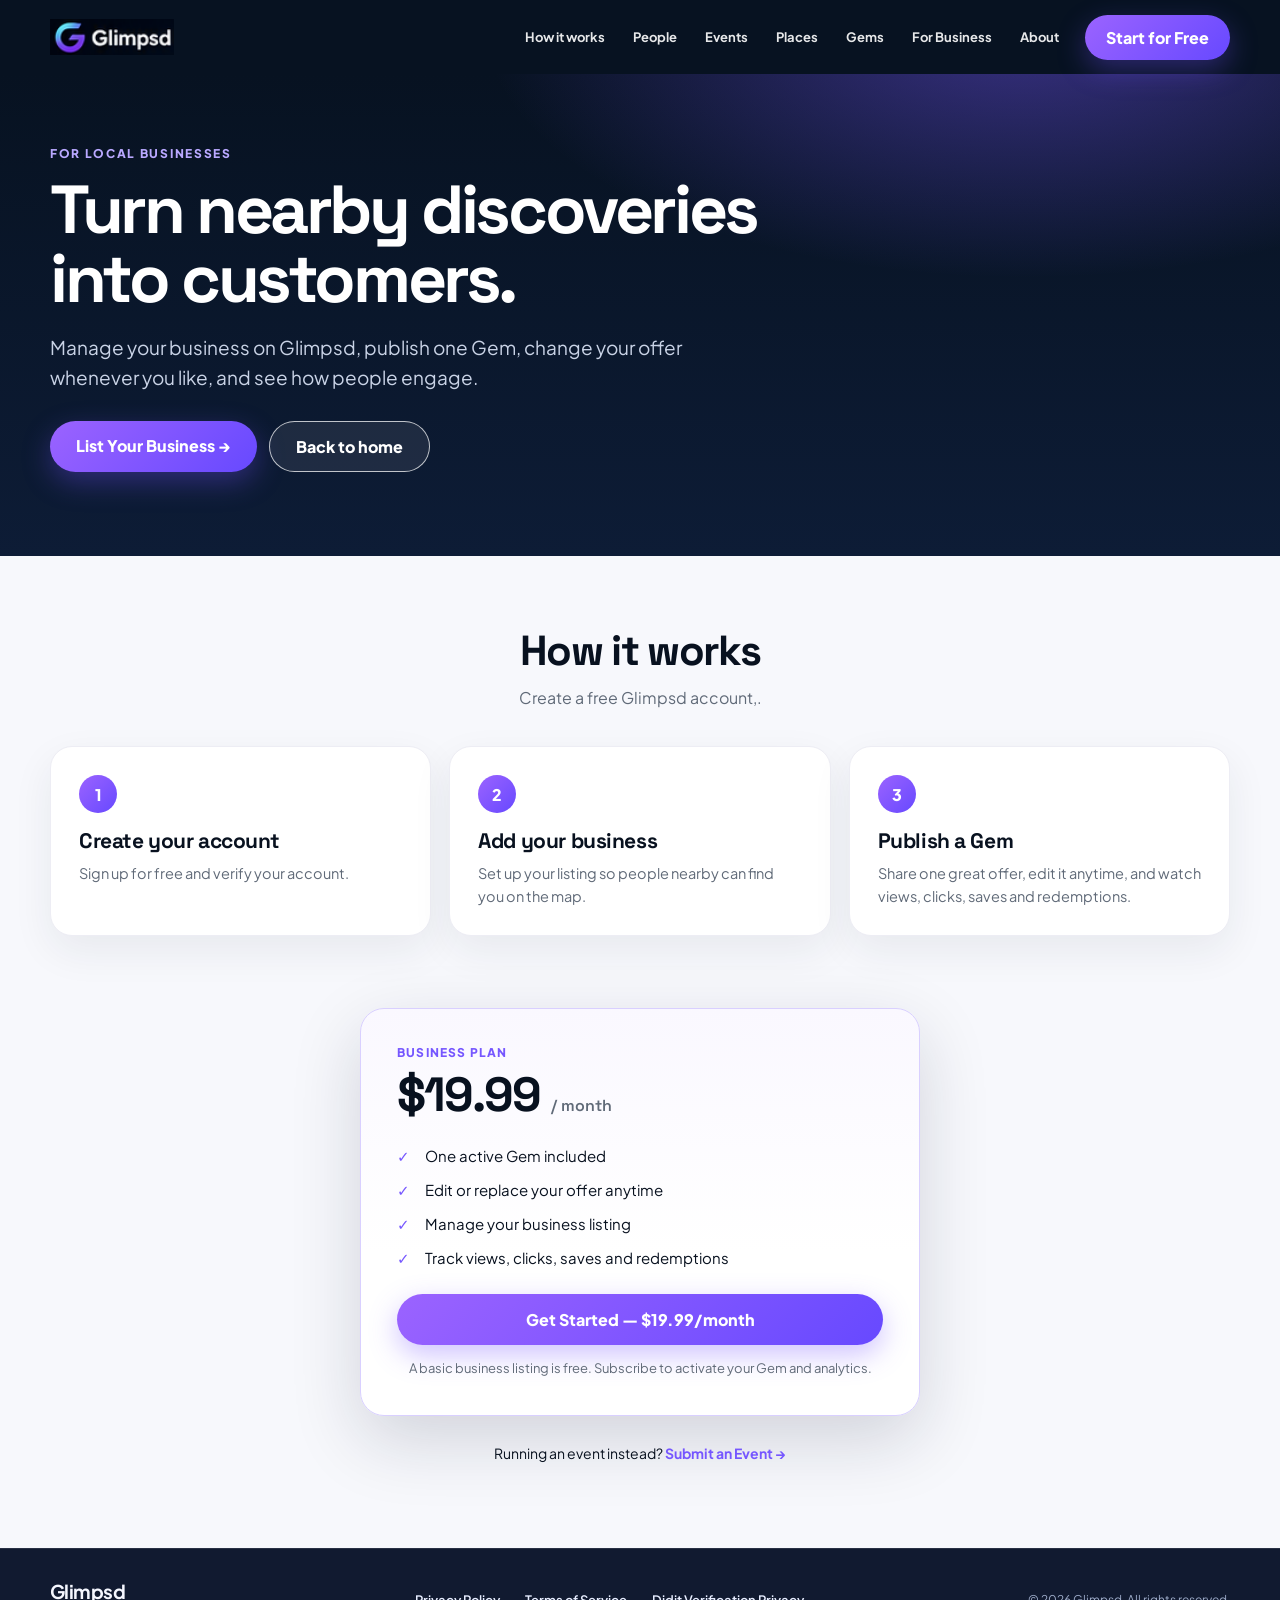
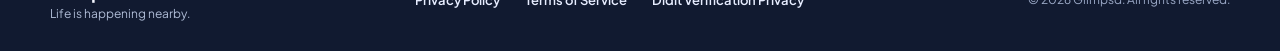
==== providers/business/index.html @ 1afe43d7 "Add provider pages, shared site.css, 404 page; root-relative paths Co-Authored-By: Claude Sonnet 5.5" ====
<!doctype html>
<html lang="en" data-theme="day">
<head>
<meta charset="utf-8">
<meta name="viewport" content="width=device-width,initial-scale=1,viewport-fit=cover">
<meta name="theme-color" content="#071221">
<title>List Your Business | Glimpsd</title>
<meta name="description" content="Put your business on the Glimpsd map for $19.99 a month: publish a Gem, manage your listing and see how people engage.">
<link rel="preconnect" href="https://fonts.googleapis.com">
<link rel="preconnect" href="https://fonts.gstatic.com" crossorigin>
<link href="https://fonts.googleapis.com/css2?family=Plus+Jakarta+Sans:wght@400;500;600;700;800&family=Space+Grotesk:wght@600;700&display=swap" rel="stylesheet">
<link rel="stylesheet" href="/assets/site.css">
<link rel="stylesheet" href="/assets/providers.css">
<link rel="stylesheet" href="/assets/glimpsd-legal.css">
</head>
<body class="pv-page">
<header class="topbar">
 <div class="shell nav">
  <a href="/"><img src="/assets/logo-lockup.png" class="logo-img" alt="Glimpsd home"></a>
  <nav class="navlinks">
   <a href="/#how">How it works</a><a href="/#people">People</a><a href="/#events">Events</a>
   <a href="/#places">Places</a><a href="/#gems">Gems</a><a href="/providers/business/">For Business</a><a href="/#about">About</a>
  </nav>
  <div class="nav-actions"><a class="cta cta-primary" href="https://app.glimpsd.com/signup">Start for Free</a></div>
 </div>
</header>

<main>
<section class="pv-hero ">
 <div class="shell">
  <p class="pv-eyebrow">FOR LOCAL BUSINESSES</p>
  <h1>Turn nearby discoveries into customers.</h1>
  <p class="lead">Manage your business on Glimpsd, publish one Gem, change your offer whenever you like, and see how people engage.</p>
  <div class="pv-actions">
   <a class="cta cta-primary" href="https://app.glimpsd.com/signup">List Your Business →</a>
   <a class="cta outline" href="/">Back to home</a>
  </div>
 </div>
</section>

<section class="pv-section">
 <div class="shell">
  <h2>How it works</h2>
  <p class="sub">Create a free Glimpsd account,.</p>
  <div class="pv-cards"><div class="pv-card"><div class="num">1</div><h3>Create your account</h3><p>Sign up for free and verify your account.</p></div><div class="pv-card"><div class="num">2</div><h3>Add your business</h3><p>Set up your listing so people nearby can find you on the map.</p></div><div class="pv-card"><div class="num">3</div><h3>Publish a Gem</h3><p>Share one great offer, edit it anytime, and watch views, clicks, saves and redemptions.</p></div></div>
 </div>
</section>

<section class="pv-section" style="padding-top:0">
 <div class="shell">
  <div class="pv-plan">
   <div class="kicker">BUSINESS PLAN</div>
   <div class="price">$19.99 <small>/ month</small></div>
   <ul class="pv-list">
    <li>One active Gem included</li>
    <li>Edit or replace your offer anytime</li>
    <li>Manage your business listing</li>
    <li>Track views, clicks, saves and redemptions</li>
   </ul>
   <a class="cta cta-primary" href="https://app.glimpsd.com/signup">Get Started &mdash; $19.99/month</a>
   <p class="pv-note">A basic business listing is free. Subscribe to activate your Gem and analytics.</p>
  </div>
  <p class="pv-links">Running an event instead? <a href="/providers/events/">Submit an Event →</a></p>
 </div>
</section>
</main>

<footer class="gl-legal-footer" aria-label="Glimpsd legal and company information">
 <div class="gl-legal-inner">
  <div class="gl-legal-brand"><strong>Glimpsd</strong><span>Life is happening nearby.</span></div>
  <nav class="gl-legal-links" aria-label="Legal links"><a href="/privacy/">Privacy Policy</a><a href="/terms/">Terms of Service</a><a href="https://didit.me/terms/verification-privacy-notice/" target="_blank" rel="noopener noreferrer">Didit Verification Privacy</a></nav>
  <small>© <span id="gl-legal-year">2026</span> Glimpsd. All rights reserved.</small>
 </div>
</footer>
<script>document.getElementById('gl-legal-year').textContent=new Date().getFullYear();</script>
</body>
</html>
---- assets/site.css ----
/* Glimpsd site styles — shared by the homepage and /providers/* pages. */
:root{
 --bg:#f7f8fc;--ink:#08111f;--muted:#606a78;--purple:#7657ff;--violet:#9c5cff;
 --pink:#ff4c91;--blue:#4299ff;--green:#27c982;--orange:#ff8b3e;--line:#e9eaf0;
 --shadow:0 24px 70px rgba(18,27,48,.16);
}
*{box-sizing:border-box}
html{scroll-behavior:smooth}
body{margin:0;background:var(--bg);color:var(--ink);font-family:"Plus Jakarta Sans",system-ui,sans-serif;overflow-x:hidden}
a{text-decoration:none;color:inherit}
button{font:inherit}
img{display:block;max-width:100%}
.shell{width:min(1180px,calc(100% - 56px));margin:auto}

/* NAV */
.topbar{position:absolute;z-index:30;left:0;right:0;top:0;height:74px;color:#fff}
.nav{height:74px;display:flex;align-items:center;gap:26px}
.logo-img{width:124px;height:auto}
.navlinks{display:flex;gap:28px;margin-left:auto;font-size:13px;font-weight:700}
.navlinks a{opacity:.9}
.navlinks a:hover{opacity:1}
.nav-actions{display:flex;align-items:center;gap:10px}
.mode{width:48px;height:30px;border-radius:999px;border:1px solid rgba(255,255,255,.4);background:rgba(255,255,255,.18);color:#fff}
.cta{border:0;border-radius:999px;padding:12px 21px;font-weight:800;cursor:pointer}
.cta-primary{background:linear-gradient(135deg,#9b63ff,#6749ff);color:#fff;box-shadow:0 10px 28px rgba(114,79,255,.34)}

/* HERO */
.hero{
 min-height:650px;position:relative;color:#fff;overflow:hidden;
 background-image:
 linear-gradient(90deg,rgba(5,15,29,.98) 0%,rgba(5,15,29,.92) 34%,rgba(5,15,29,.48) 59%,rgba(5,15,29,.2) 100%),
 url("/assets/hero-skyline.jpg");
 background-size:cover;background-position:center 48%;
}
.hero:after{content:"";position:absolute;inset:0;background:linear-gradient(to bottom,rgba(3,10,20,.12),rgba(3,10,20,.07) 70%,rgba(3,10,20,.26));pointer-events:none}
.hero-grid{min-height:650px;padding-top:74px;display:grid;grid-template-columns:.9fr 1.1fr;align-items:center;position:relative;z-index:2}
.hero-copy{padding-bottom:46px}
.hero h1{font-family:"Space Grotesk";font-size:78px;line-height:.94;letter-spacing:-.055em;margin:0 0 24px}
.hero h1 .nearby{background:linear-gradient(90deg,#7c58ff,#49a7ff);-webkit-background-clip:text;color:transparent}
.hero p{max-width:430px;margin:0 0 26px;font-size:18px;line-height:1.52;color:#eef1f6}
.hero-actions{display:flex;gap:12px;flex-wrap:wrap;margin-bottom:22px}
.hero .secondary{border:1px solid rgba(255,255,255,.72);background:rgba(6,16,30,.22);color:#fff}
.proof{display:flex;align-items:center;gap:12px;color:#eef1f7;font-size:13px}
.faces{display:flex}
.faces i{width:31px;height:31px;border-radius:50%;border:2px solid #fff;margin-left:-6px;background:linear-gradient(135deg,#dda875,#4e6a90)}
.faces i:first-child{margin-left:0}
.stars{color:#ffc13a;letter-spacing:1px}
.phone-wrap{position:relative;height:550px}
.phone{position:absolute;width:430px;right:5%;top:92px;filter:drop-shadow(0 28px 45px rgba(0,0,0,.47));z-index:3}
.phone-glow{position:absolute;width:480px;height:480px;border-radius:50%;right:-15px;top:60px;background:radial-gradient(circle,rgba(107,84,255,.22),transparent 69%);filter:blur(22px)}

/* FEATURE STRIP */
.feature-float{position:relative;z-index:9;margin-top:-34px}
.feature-strip{background:#fff;border:1px solid #ededf4;border-radius:20px;box-shadow:var(--shadow);display:grid;grid-template-columns:repeat(5,1fr);overflow:hidden}
.fmini{padding:26px 14px 24px;text-align:center;border-right:1px solid var(--line);font-size:13px;font-weight:700;line-height:1.35;min-width:0;overflow-wrap:break-word}
.fmini:last-child{border-right:0}
.icon{font-size:29px;display:block;margin-bottom:10px}

/* DISCOVERY */
.section{padding:64px 0}
.section-head{display:flex;align-items:end;justify-content:space-between;gap:30px;margin-bottom:20px}
.section-head h2{font-family:"Space Grotesk";font-size:46px;line-height:1.02;letter-spacing:-.045em;margin:0}
.section-head p{width:360px;color:var(--muted);font-size:15px;margin:0 0 5px}
.discovery{display:grid;grid-template-columns:repeat(4,1fr);gap:12px}
.discovery-card{position:relative;overflow:hidden;border-radius:20px;box-shadow:0 15px 36px rgba(23,30,48,.12);background:#111827;aspect-ratio:3/4;display:flex;flex-direction:column;justify-content:flex-end;color:#fff}
.discovery-card .dc-photo{position:absolute;inset:0;width:100%;height:100%;object-fit:cover;object-position:center 30%}
.discovery-card .dc-shade{position:absolute;inset:0;background:linear-gradient(to top,rgba(5,10,20,.97) 38%,rgba(5,10,20,.65) 62%,rgba(5,10,20,.05) 100%)}
.discovery-card .dc-body{position:relative;z-index:2;padding:20px 18px 22px}
.dc-icon{width:42px;height:42px;border-radius:50%;display:flex;align-items:center;justify-content:center;font-size:19px;margin-bottom:14px}
.discovery-card h3{font-family:"Space Grotesk";font-size:22px;margin:0 0 6px;letter-spacing:-.02em}
.discovery-card p{font-size:13px;line-height:1.4;color:#dde2ea;margin:0 0 12px;max-width:92%}
.dc-arrow{width:32px;height:32px;border-radius:50%;background:rgba(255,255,255,.16);border:1px solid rgba(255,255,255,.3);display:flex;align-items:center;justify-content:center;font-size:14px}

/* APPROVED MODULES */
.approved-module{background:#fff;border-radius:22px;border:1px solid #ededf4;box-shadow:0 15px 40px rgba(31,39,60,.08);overflow:hidden}
.module-image{width:100%}
.byw-module{display:grid;grid-template-columns:.62fr 1.38fr;gap:34px;padding:40px}
.byw-copy h2{font-family:"Space Grotesk";font-size:32px;line-height:1.08;letter-spacing:-.03em;margin:0 0 12px}
.byw-copy p{color:var(--muted);font-size:14.5px;line-height:1.5;margin:0 0 22px;max-width:280px}
.byw-see-all{display:inline-flex;align-items:center;gap:6px;font-weight:700;font-size:13.5px;color:var(--purple);border:1.5px solid #e3ddff;padding:11px 18px;border-radius:999px}
.byw-join{display:flex;align-items:center;gap:10px;margin-top:28px;font-size:12.5px;color:var(--muted)}
.byw-join .faces{display:flex}
.byw-join .faces i{width:24px;height:24px;border-radius:50%;border:2px solid #fff;margin-left:-6px;background:linear-gradient(135deg,#dda875,#4e6a90)}
.byw-join .faces i:first-child{margin-left:0}
.byw-grid{display:grid;grid-template-columns:repeat(5,1fr);gap:12px;align-content:start}
.byw-chip{position:relative;border:1.5px solid var(--line);border-radius:14px;padding:16px 10px;text-align:center;font-weight:700;font-size:13px;cursor:pointer;min-width:0;overflow-wrap:break-word}
.byw-chip .emo{font-size:26px;display:block;margin-bottom:8px}
.byw-chip.selected{border-color:var(--purple);background:#f8f6ff}
.byw-check{position:absolute;top:-8px;right:-8px;width:22px;height:22px;border-radius:50%;background:var(--purple);color:#fff;display:flex;align-items:center;justify-content:center;font-size:12px}
.byw-continue{text-decoration:none;display:inline-block;grid-column:1/-1;justify-self:end;border:0;border-radius:999px;padding:14px 26px;font-weight:800;font-size:14px;color:#fff;background:linear-gradient(135deg,#9b63ff,#6749ff);cursor:pointer;margin-top:6px}

/* people map, keep exact extracted approved composition */
.people-map-wrap{padding-top:22px}

/* footer */
.big-footer{
 min-height:330px;position:relative;color:#fff;display:flex;align-items:center;overflow:hidden;
 background:
 linear-gradient(90deg,rgba(5,13,24,.84) 0%,rgba(5,13,24,.57) 35%,rgba(5,13,24,.16) 70%,rgba(5,13,24,.08)),
 url("/assets/footer-beach.jpg") center 44%/cover no-repeat;
}
.big-footer:after{content:"";position:absolute;inset:0;background:linear-gradient(to top,rgba(4,10,18,.36),transparent 65%)}
.footer-copy{position:relative;z-index:2;padding:42px 0}
.footer-copy h2{font-family:"Space Grotesk";font-size:48px;line-height:1.03;letter-spacing:-.04em;margin:0 0 13px}
.footer-copy p{max-width:420px;font-size:15px;color:#f1f4f7;margin:0 0 20px}
.pwa-note{font-size:12px;margin-top:10px;color:#e5eaf0}
.bottom{background:#06101d;color:#9ca9b8;font-size:12px;padding:18px 0}
.bottom-row{display:flex;justify-content:space-between}

/* PEOPLE + LIVE MAP MODULE */
.pm-module{display:grid;grid-template-columns:.82fr 1.18fr;gap:0;border-radius:22px;overflow:hidden;background:#fff;border:1px solid #ededf4;box-shadow:0 15px 40px rgba(31,39,60,.08)}
.pm-copy{padding:44px 38px}
.pm-copy h2{font-family:"Space Grotesk";font-size:34px;line-height:1.06;letter-spacing:-.03em;margin:0 0 12px}
.pm-copy p{color:var(--muted);font-size:14.5px;line-height:1.5;max-width:340px;margin:0 0 26px}
.pm-people{display:flex;gap:14px}
.pm-person{flex:1;min-width:0}
.pm-avatar{width:100%;aspect-ratio:1/1;border-radius:16px;display:flex;align-items:center;justify-content:center;color:#fff;font-family:"Space Grotesk";font-weight:700;font-size:22px;margin-bottom:10px;overflow:hidden}
.pm-avatar img{width:100%;height:100%;object-fit:cover}
.pm-person h4{margin:0 0 2px;font-size:14px}
.pm-person .dist{color:var(--muted);font-size:12px;margin:0 0 8px}
.pm-tags{display:flex;flex-wrap:wrap;gap:5px}
.pm-tags span{background:#f3f0ff;color:var(--purple);font-size:10.5px;font-weight:700;padding:4px 8px;border-radius:999px}
.pm-map-wrap{position:relative;min-height:520px}
#pm-map{position:absolute;inset:0}
.pm-pills{position:absolute;top:16px;left:16px;right:16px;z-index:2;display:flex;gap:8px;overflow-x:auto;padding-bottom:2px}
.pm-pill{border:0;white-space:nowrap;background:#fff;color:var(--ink);font-weight:700;font-size:12.5px;padding:9px 16px;border-radius:999px;box-shadow:0 6px 16px rgba(20,25,40,.12);cursor:pointer}
.pm-pill.active{background:linear-gradient(135deg,#9b63ff,#6749ff);color:#fff}
.pm-controls{position:absolute;right:14px;top:70px;z-index:2;display:flex;flex-direction:column;gap:8px}
.pm-ctrl-btn{width:38px;height:38px;border-radius:10px;background:#fff;border:0;box-shadow:0 6px 16px rgba(20,25,40,.12);cursor:pointer;font-size:15px}
.pm-card{position:absolute;left:16px;bottom:16px;right:16px;max-width:340px;background:#fff;border-radius:16px;box-shadow:0 14px 30px rgba(20,25,40,.22);display:flex;gap:12px;padding:12px;z-index:2}
.pm-card img{width:64px;height:64px;border-radius:12px;object-fit:cover;flex-shrink:0}
.pm-card-body h5{margin:0 0 2px;font-size:13.5px}
.pm-card-body .tag-new{background:var(--green);color:#fff;font-size:10px;font-weight:700;padding:2px 7px;border-radius:999px;margin-left:6px;vertical-align:middle}
.pm-card-body p{margin:0 0 4px;font-size:11.5px;color:var(--muted)}
.pm-card-body .perk{font-size:11px;color:var(--purple);font-weight:700}
.pm-pin{width:34px;height:34px;border-radius:50% 50% 50% 0;transform:rotate(-45deg);display:flex;align-items:center;justify-content:center;box-shadow:0 6px 14px rgba(10,15,25,.32);border:2px solid #fff;cursor:pointer}
.pm-pin span{transform:rotate(45deg);font-size:14px}
.pm-pin.you{border-radius:50%;transform:none;box-shadow:0 0 0 8px rgba(66,153,255,.22)}


/* FOR BUSINESSES & ORGANIZERS */
.biz-head{max-width:640px;margin:0 auto 28px;text-align:center}
.biz-eyebrow{font-size:12px;font-weight:800;letter-spacing:.12em;color:var(--purple);margin-bottom:10px}
.biz-head h2{font-family:"Space Grotesk";font-size:46px;line-height:1.02;letter-spacing:-.045em;margin:0 0 14px}
.biz-head p{color:var(--muted);font-size:15.5px;line-height:1.55;margin:0}
.biz-grid{display:grid;grid-template-columns:1fr 1fr;gap:18px}
.biz-card{background:#fff;border:1px solid #ededf4;border-radius:22px;box-shadow:0 15px 40px rgba(31,39,60,.08);padding:34px;display:flex;flex-direction:column}
.biz-card.featured{border:1.5px solid #d9d0ff;background:linear-gradient(180deg,#faf8ff,#fff 60%)}
.biz-badge{align-self:flex-start;font-size:11px;font-weight:800;color:#fff;background:linear-gradient(135deg,#9b63ff,#6749ff);padding:5px 11px;border-radius:999px;margin-bottom:14px}
.biz-badge.free{background:var(--green)}
.biz-card h3{font-family:"Space Grotesk";font-size:27px;letter-spacing:-.03em;margin:0 0 4px}
.biz-price{font-family:"Space Grotesk";font-size:38px;font-weight:700;letter-spacing:-.04em;margin:6px 0 4px}
.biz-price small{font-size:15px;font-weight:600;color:var(--muted);letter-spacing:0}
.biz-sub{color:var(--muted);font-size:14px;line-height:1.5;margin:0 0 18px}
.biz-list{list-style:none;padding:0;margin:0 0 24px;display:flex;flex-direction:column;gap:10px;font-size:14px;line-height:1.4}
.biz-list li{padding-left:26px;position:relative}
.biz-list li:before{content:"✓";position:absolute;left:0;top:0;color:var(--purple);font-weight:800}
.biz-card .cta{margin-top:auto;align-self:flex-start;display:inline-block}
.biz-card .cta-outline{background:#fff;border:1.5px solid #e3ddff;color:var(--purple)}
.biz-note{margin-top:20px;text-align:center;font-size:13px;color:var(--muted)}

/* VIDEO POPUP */
.vmodal{position:fixed;inset:0;z-index:1000;display:none;align-items:center;justify-content:center;background:rgba(4,8,16,.92);padding:0}
.vmodal.open{display:flex}
.vmodal video{width:100%;height:100%;max-width:100vw;max-height:100dvh;object-fit:contain;background:#000}
.vclose{position:absolute;top:max(14px,env(safe-area-inset-top));right:max(14px,env(safe-area-inset-right));z-index:2;width:44px;height:44px;border-radius:50%;border:0;background:rgba(255,255,255,.18);color:#fff;font-size:26px;line-height:1;cursor:pointer;backdrop-filter:blur(6px);-webkit-backdrop-filter:blur(6px)}
body.vlock{overflow:hidden}

/* mobile */
@media(max-width:920px){
 .navlinks{display:none}
 .hero-grid{grid-template-columns:1fr;min-height:auto}
 .hero{min-height:auto}
 .hero-copy{text-align:center;padding:115px 0 20px}
 .hero h1{font-size:62px}
 .hero p{margin-left:auto;margin-right:auto}
 .hero-actions,.proof{justify-content:center}
 .phone-wrap{height:430px}
 .phone{width:340px;left:50%;right:auto;transform:translateX(-50%)}
 .feature-strip{grid-template-columns:repeat(2,1fr)}
 .fmini{border-bottom:1px solid var(--line)}
 .section-head{display:block}
 .section-head p{width:auto;margin-top:12px}
 .discovery{grid-template-columns:repeat(2,1fr)}
 .pm-module{grid-template-columns:1fr}
 .pm-map-wrap{min-height:420px}
 .byw-module{grid-template-columns:1fr;gap:20px;padding:26px}
 .byw-grid{grid-template-columns:repeat(3,1fr)}
 .biz-grid{grid-template-columns:1fr}
}
@media(max-width:560px){
 .shell{width:min(100% - 32px,1180px)}
 .topbar{height:66px}.nav{height:66px}.logo-img{width:105px}.mode{display:none}.cta{padding:10px 14px;font-size:12px}
 .hero-copy{padding-top:100px}
 .hero h1{font-size:49px}
 .hero p{font-size:15px}
 .phone-wrap{height:365px}.phone{width:300px}
 .feature-float{margin-top:-18px}
 .feature-strip{grid-template-columns:1fr 1fr}
 .fmini{padding:18px 8px;font-size:11px}
 .section{padding:50px 0}
 .section-head h2{font-size:38px}
 .discovery{gap:8px}
 .big-footer{min-height:360px;background-position:38% center}
 .footer-copy h2{font-size:40px}
 .biz-head h2{font-size:36px}
 .biz-card{padding:26px}
 .bottom-row{display:block;text-align:center}
}
---- assets/providers.css ----
/* Glimpsd /providers/* pages. Builds on site.css (tokens, .shell, .cta, nav) and glimpsd-legal.css (footer). */
.pv-page{background:var(--bg)}
.pv-page .topbar{position:relative;background:#071221;height:74px}
.pv-hero{background:radial-gradient(900px 420px at 80% -10%,rgba(118,87,255,.45),transparent 60%),linear-gradient(180deg,#071221,#0d1c36);color:#fff;padding:72px 0 84px}
.pv-hero.events{background:radial-gradient(900px 420px at 80% -10%,rgba(255,76,145,.38),transparent 60%),linear-gradient(180deg,#071221,#0d1c36)}
.pv-eyebrow{font-size:12px;font-weight:800;letter-spacing:.14em;color:#b9a8ff;margin:0 0 14px}
.pv-hero h1{font-family:"Space Grotesk",sans-serif;font-size:clamp(38px,6vw,68px);line-height:1.02;letter-spacing:-.05em;margin:0 0 18px;max-width:760px}
.pv-hero p.lead{font-size:clamp(16px,1.8vw,19px);line-height:1.6;color:#c9d3e6;max-width:640px;margin:0 0 28px}
.pv-actions{display:flex;gap:12px;flex-wrap:wrap}
.pv-actions .cta{display:inline-block;padding:14px 26px}
.pv-actions .outline{border:1px solid rgba(255,255,255,.72);background:rgba(255,255,255,.08);color:#fff}
.pv-section{padding:72px 0}
.pv-section h2{font-family:"Space Grotesk",sans-serif;font-size:clamp(28px,4vw,42px);letter-spacing:-.04em;line-height:1.08;margin:0 0 12px;text-align:center}
.pv-section .sub{color:var(--muted);text-align:center;max-width:620px;margin:0 auto 36px;line-height:1.6}
.pv-cards{display:grid;grid-template-columns:repeat(3,1fr);gap:18px}
.pv-card{background:#fff;border:1px solid #ededf4;border-radius:22px;box-shadow:0 15px 40px rgba(31,39,60,.07);padding:28px}
.pv-card .num{width:38px;height:38px;border-radius:50%;display:grid;place-items:center;background:linear-gradient(135deg,#9b63ff,#6749ff);color:#fff;font-weight:800;margin-bottom:14px}
.pv-card h3{font-family:"Space Grotesk",sans-serif;font-size:21px;letter-spacing:-.02em;margin:0 0 8px}
.pv-card p{color:var(--muted);font-size:14.5px;line-height:1.55;margin:0}
.pv-plan{max-width:560px;margin:0 auto;background:#fff;border:1.5px solid #d9d0ff;border-radius:24px;box-shadow:var(--shadow);padding:36px;background:linear-gradient(180deg,#faf8ff,#fff 60%)}
.pv-plan .price{font-family:"Space Grotesk",sans-serif;font-size:48px;font-weight:700;letter-spacing:-.04em;margin:4px 0 2px}
.pv-plan .price small{font-size:16px;font-weight:600;color:var(--muted);letter-spacing:0}
.pv-plan .kicker{font-size:12px;font-weight:800;letter-spacing:.1em;color:var(--purple)}
.pv-list{list-style:none;padding:0;margin:20px 0 26px;display:grid;gap:12px;font-size:15px;line-height:1.45}
.pv-list li{padding-left:28px;position:relative}
.pv-list li:before{content:"✓";position:absolute;left:0;top:0;color:var(--purple);font-weight:800}
.pv-plan .cta{display:block;text-align:center;padding:15px 22px}
.pv-note{text-align:center;color:var(--muted);font-size:13px;line-height:1.5;margin:14px 0 0}
.pv-links{text-align:center;margin-top:28px;font-size:14px}
.pv-links a{color:var(--purple);font-weight:700}
@media(max-width:920px){.pv-cards{grid-template-columns:1fr}.pv-page .navlinks{display:none}}
@media(max-width:560px){.pv-hero{padding:48px 0 56px}.pv-section{padding:52px 0}.pv-plan{padding:26px}.pv-actions .cta{width:100%;text-align:center}}
---- assets/glimpsd-legal.css ----
/* Glimpsd site-wide legal footer and legal documents */
.gl-legal-footer{background:#111a30;color:#f5f7ff;padding:30px 22px;font-family:inherit;border-top:1px solid #ffffff1a}
.gl-legal-footer *{box-sizing:border-box}
.gl-legal-inner{max-width:1180px;margin:0 auto;display:flex;align-items:center;justify-content:space-between;flex-wrap:wrap;gap:16px 34px}
.gl-legal-brand{display:flex;flex-direction:column;gap:3px}.gl-legal-brand strong{font-size:19px;letter-spacing:-.03em}.gl-legal-brand span{color:#aebbd5;font-size:12px}
.gl-legal-links{display:flex;flex-wrap:wrap;gap:12px 25px}.gl-legal-links a{color:#e7edff!important;font-size:13px;font-weight:600;text-decoration:none!important}.gl-legal-links a:hover{text-decoration:underline!important}.gl-legal-links a:focus-visible{outline:2px solid white;outline-offset:3px}
.gl-legal-inner small{color:#9caac7;font-size:12px}
.gl-policy-page{min-height:100vh;background:#f8f9fc;color:#202a41;font:16px/1.7 -apple-system,BlinkMacSystemFont,'Segoe UI',Arial,sans-serif}
.gl-policy-header{background:#111a30;padding:20px 6%;display:flex;justify-content:space-between;align-items:center;gap:20px}
.gl-policy-header a{color:#fff;text-decoration:none;font-size:14px;font-weight:700}.gl-policy-header a:hover{text-decoration:underline}
.gl-policy-main{width:min(860px,calc(100% - 36px));margin:0 auto;padding:56px 0 75px}
.gl-policy-main h1{font-size:clamp(32px,5vw,49px);line-height:1.15;margin:0 0 8px;letter-spacing:-.04em;color:#121a31}
.gl-policy-main h2{font-size:23px;line-height:1.3;margin:32px 0 9px;color:#18243c}
.gl-policy-main p,.gl-policy-main li{color:#46546d}.gl-policy-main a{color:#365aba;text-underline-offset:2px}
.gl-policy-main ul{padding-left:22px}.gl-policy-main .gl-effective{font-size:13px;color:#68758a;margin-bottom:30px}
.gl-policy-note{padding:16px 20px;border-left:4px solid #6643d4;background:#f0edfb;border-radius:5px;font-size:14px}
.gl-policy-page .gl-legal-footer{margin-top:0}
@media(max-width:650px){.gl-legal-inner{align-items:flex-start;flex-direction:column}.gl-legal-footer{padding:28px 20px}.gl-policy-main{padding-top:38px}}
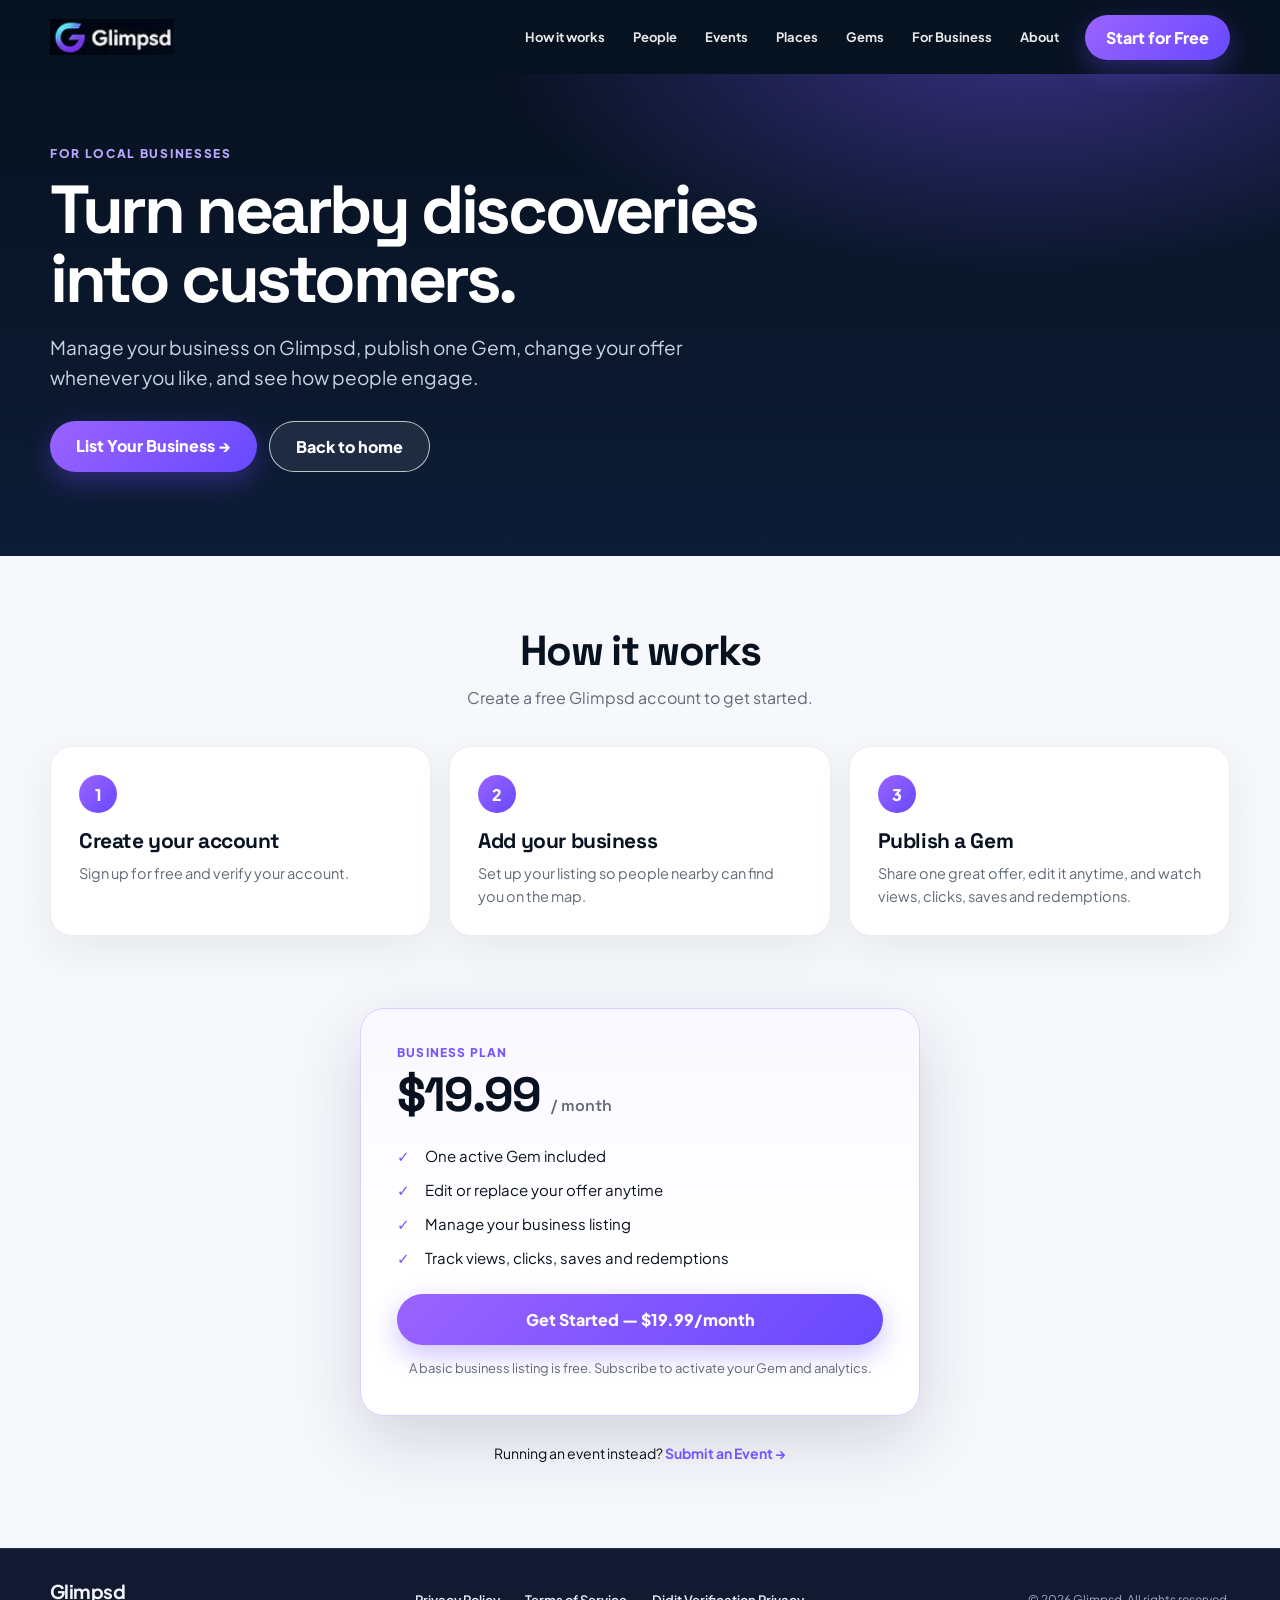
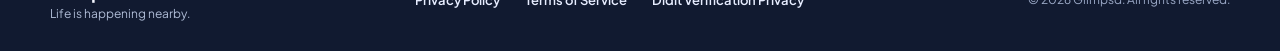
==== commit e864594f: "Fix provider page subheading Co-Authored-By: Claude Sonnet 5.5 <noreply@anthropic.com>" ====
--- a/providers/business/index.html
+++ b/providers/business/index.html
@@ -41,7 +41,7 @@
 <section class="pv-section">
  <div class="shell">
   <h2>How it works</h2>
-  <p class="sub">Create a free Glimpsd account,.</p>
+  <p class="sub">Create a free Glimpsd account to get started.</p>
   <div class="pv-cards"><div class="pv-card"><div class="num">1</div><h3>Create your account</h3><p>Sign up for free and verify your account.</p></div><div class="pv-card"><div class="num">2</div><h3>Add your business</h3><p>Set up your listing so people nearby can find you on the map.</p></div><div class="pv-card"><div class="num">3</div><h3>Publish a Gem</h3><p>Share one great offer, edit it anytime, and watch views, clicks, saves and redemptions.</p></div></div>
  </div>
 </section>
